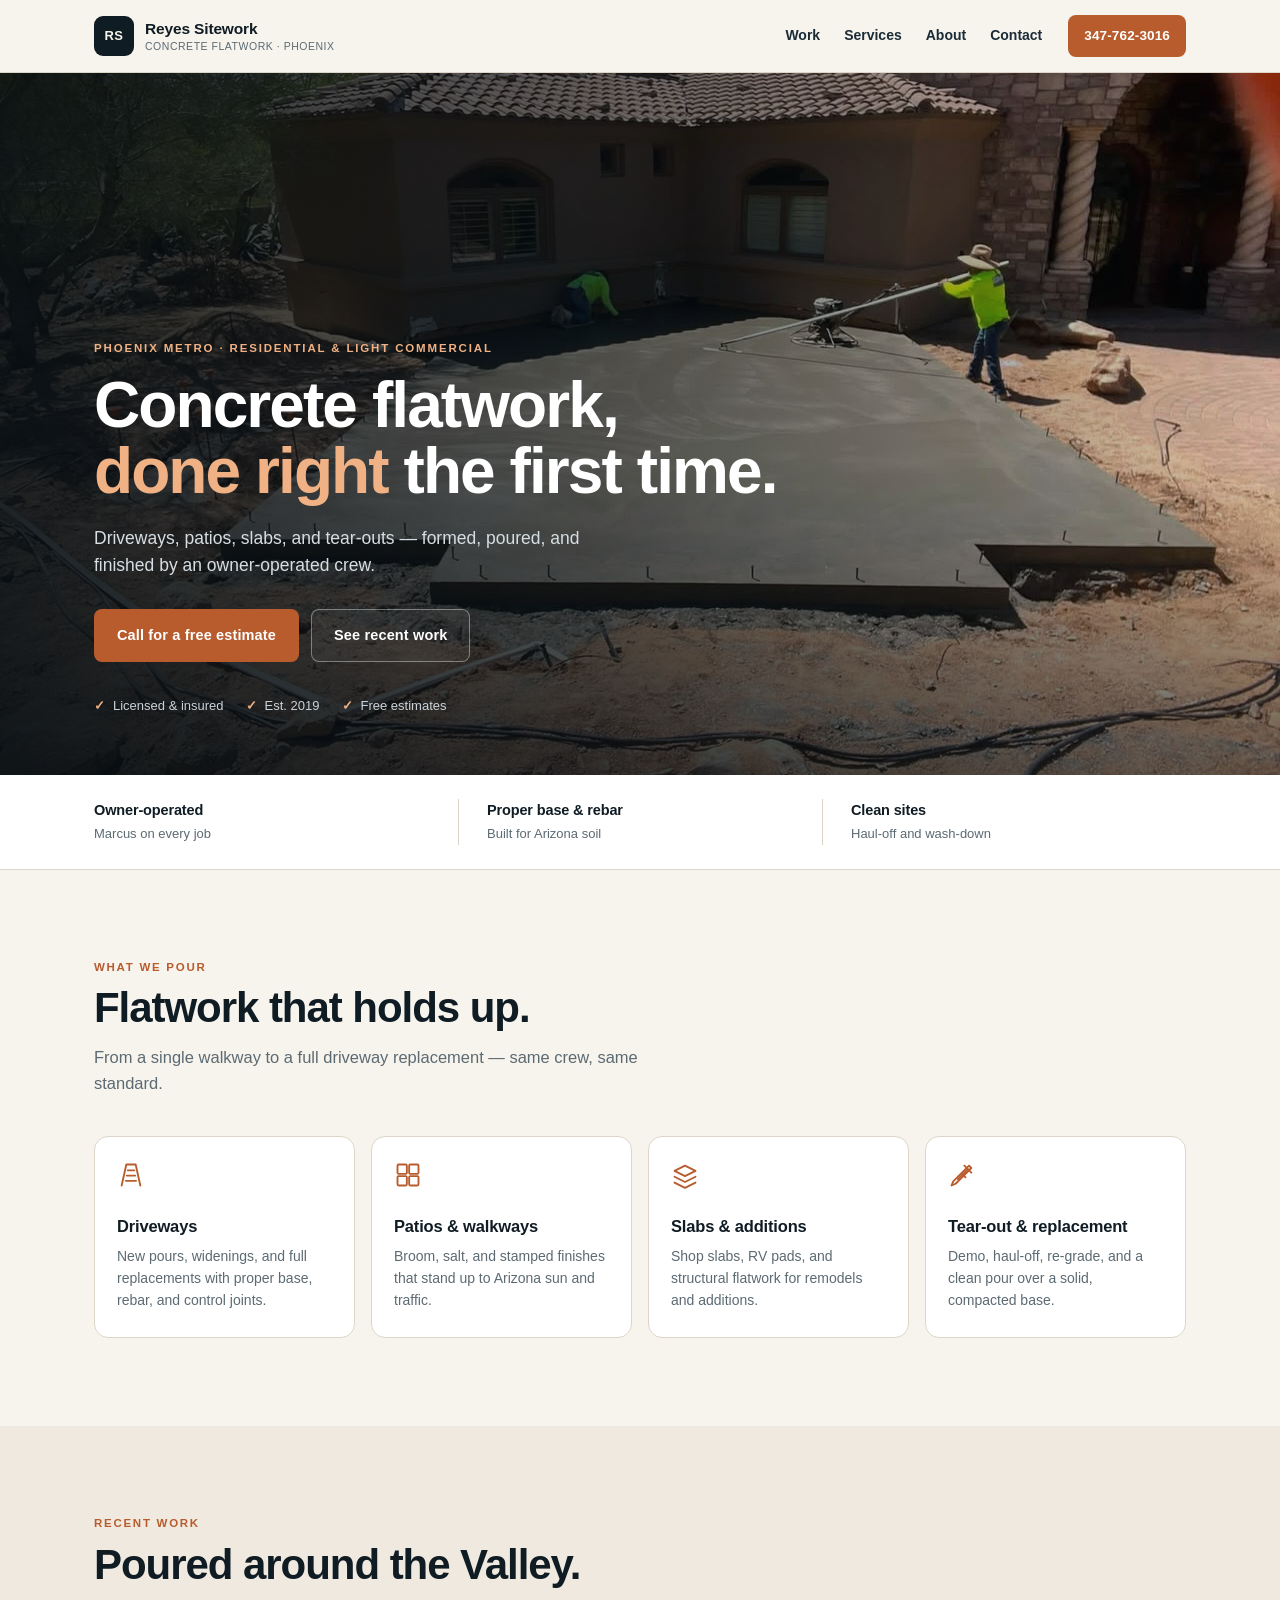
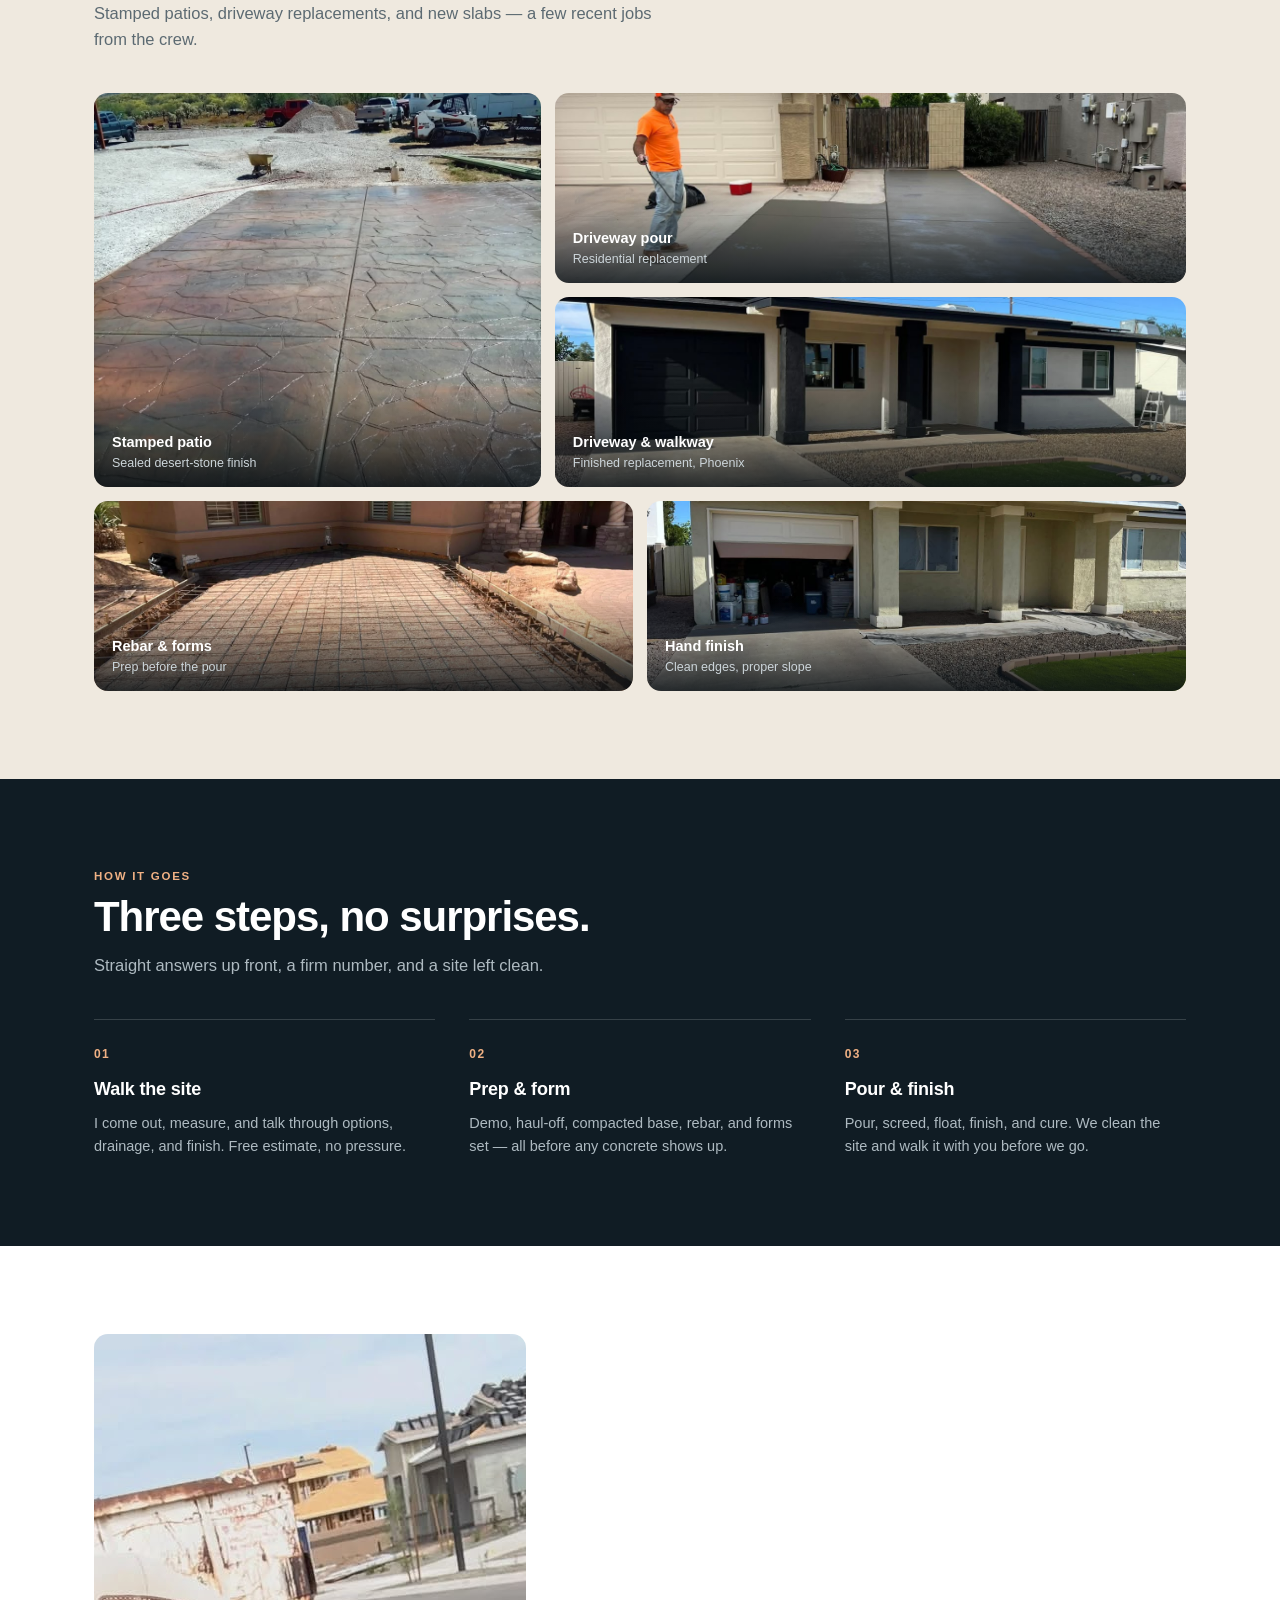
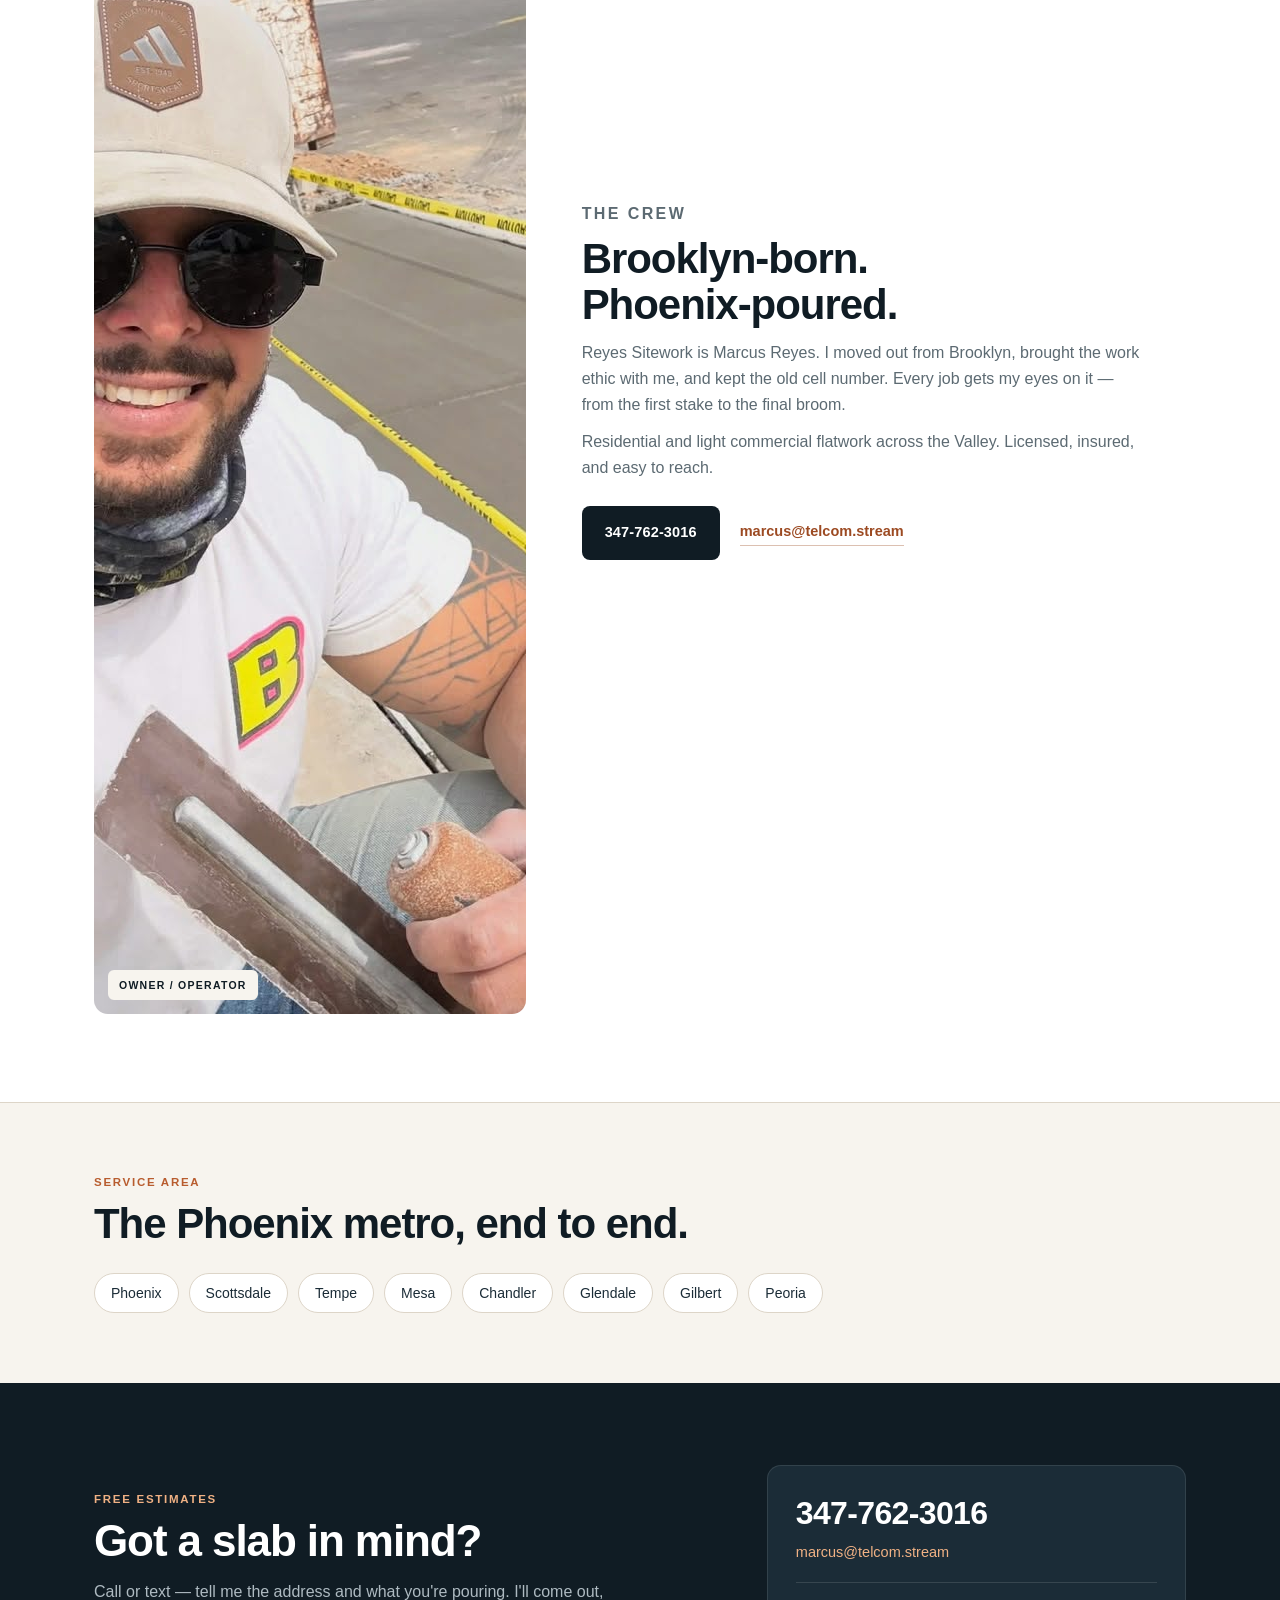
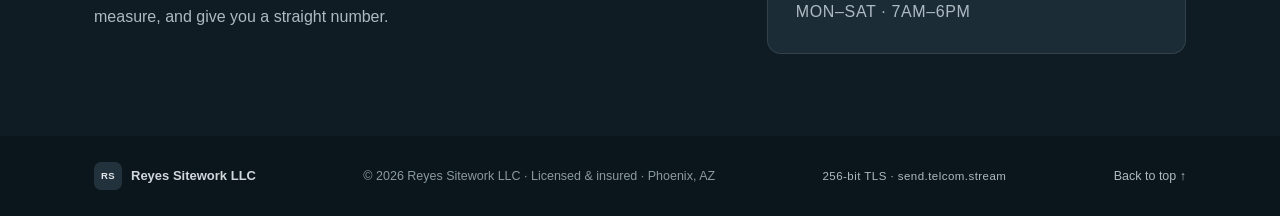
==== mh1/site/index.html @ bd94418a "Brand MeshCentral end-to-end and polish document exchange portal - New multi-section Reyes Sitework " ====
<!DOCTYPE html>
<html lang="en">
<head>
<meta charset="utf-8">
<meta name="viewport" content="width=device-width,initial-scale=1">
<title>Reyes Sitework LLC — Concrete Flatwork, Phoenix AZ</title>
<meta name="description" content="Driveways, patios, slabs, and concrete replacement across the Phoenix metro. Owner-operated, licensed and insured. Free estimates.">
<meta name="theme-color" content="#101c24">
<link rel="icon" href="/favicon.ico" sizes="64x64">
<link rel="apple-touch-icon" href="/img/mark.png">
<style>
:root{
  --ink:#101c24;--ink-soft:#1b2c37;--paper:#f7f4ee;--paper-deep:#efe9df;
  --line:#ddd5c8;--clay:#b85c2e;--clay-deep:#9c4a22;--sand:#f0b184;
  --muted:#5c6a72;--max:1140px;--radius:14px;
}
*{box-sizing:border-box}
html{scroll-behavior:smooth}
body{margin:0;background:var(--paper);color:var(--ink);
font:16px/1.6 -apple-system,BlinkMacSystemFont,"Segoe UI",Roboto,Helvetica,Arial,sans-serif;
-webkit-font-smoothing:antialiased}
img{display:block;max-width:100%}
a{color:inherit}
h1,h2,h3,p{margin:0}
.wrap{max-width:var(--max);margin:0 auto;padding:0 24px}
.eyebrow{font-size:11.5px;font-weight:700;letter-spacing:.15em;text-transform:uppercase;color:var(--clay)}
.eyebrow.light{color:var(--sand)}
section[id]{scroll-margin-top:86px}

/* header */
.head{position:sticky;top:0;z-index:50;background:rgba(247,244,238,.94);
backdrop-filter:blur(10px);border-bottom:1px solid var(--line)}
.head-in{display:flex;align-items:center;gap:26px;height:72px}
.brand{display:flex;align-items:center;gap:11px;text-decoration:none;flex:none}
.mark{width:40px;height:40px;border-radius:9px;background:var(--ink);color:var(--paper);
display:grid;place-items:center;font-size:13px;font-weight:800;letter-spacing:.04em}
.brand-txt{display:flex;flex-direction:column;line-height:1.15}
.brand-txt b{font-size:15.5px;letter-spacing:-.01em}
.brand-txt small{font-size:10.5px;color:var(--muted);letter-spacing:.05em;text-transform:uppercase;margin-top:2px}
.nav{display:flex;gap:24px;margin-left:auto}
.nav a{font-size:14px;font-weight:550;text-decoration:none;color:var(--ink-soft);padding:6px 0;
border-bottom:1px solid transparent;transition:border-color .2s,color .2s}
.nav a:hover{border-color:var(--clay);color:var(--clay-deep)}
.head-cta{flex:none;text-decoration:none;font-size:13.5px;font-weight:650;letter-spacing:.01em;
background:var(--clay);color:#fff;padding:10px 16px;border-radius:8px;transition:background .2s}
.head-cta:hover{background:var(--clay-deep)}

/* hero */
.hero{position:relative;min-height:clamp(540px,78vh,720px);display:flex;align-items:flex-end;
overflow:hidden;background:var(--ink);padding:96px 0 58px}
.hero-img{position:absolute;inset:0;width:100%;height:100%;object-fit:cover;object-position:center 58%}
.hero-shade{position:absolute;inset:0;background:
linear-gradient(90deg,rgba(7,14,19,.9) 0%,rgba(7,14,19,.62) 46%,rgba(7,14,19,.12) 100%),
linear-gradient(0deg,rgba(7,14,19,.55) 0%,rgba(7,14,19,0) 45%)}
.hero-in{position:relative;color:#fff;width:100%}
.hero-eyebrow{font-size:11.5px;font-weight:700;letter-spacing:.16em;text-transform:uppercase;
color:var(--sand);margin-bottom:16px}
.hero h1{font-size:clamp(38px,5.6vw,64px);line-height:1.03;letter-spacing:-.03em;font-weight:750;
max-width:760px;text-wrap:balance}
.hero h1 em{font-style:normal;color:var(--sand)}
.hero-sub{margin-top:20px;max-width:540px;font-size:17.5px;line-height:1.55;color:#d6dee3}
.hero-actions{display:flex;flex-wrap:wrap;gap:12px;margin-top:30px}
.btn{display:inline-flex;align-items:center;justify-content:center;gap:8px;
padding:14px 22px;border-radius:8px;border:1px solid transparent;text-decoration:none;
font-size:14.5px;font-weight:650;letter-spacing:.01em;transition:background .2s,border-color .2s,transform .2s}
.btn:hover{transform:translateY(-1px)}
.btn-clay{background:var(--clay);color:#fff}
.btn-clay:hover{background:var(--clay-deep)}
.btn-ghost{border-color:rgba(255,255,255,.38);color:#fff;background:rgba(255,255,255,.04)}
.btn-ghost:hover{background:rgba(255,255,255,.12);border-color:rgba(255,255,255,.6)}
.btn-dark{background:var(--ink);color:#fff}
.btn-dark:hover{background:var(--ink-soft)}
.hero-chips{display:flex;flex-wrap:wrap;gap:22px;list-style:none;margin:34px 0 0;padding:0;
font-size:13px;color:#c9d3d9}
.hero-chips li::before{content:"✓";color:var(--sand);font-weight:700;margin-right:8px}

/* strip */
.strip{background:#fff;border-bottom:1px solid var(--line)}
.strip-in{display:grid;grid-template-columns:repeat(3,1fr);padding-top:24px;padding-bottom:24px}
.strip-in div{display:flex;flex-direction:column;padding:0 28px;border-left:1px solid var(--line)}
.strip-in div:first-child{border-left:0;padding-left:0}
.strip-in b{font-size:14.5px;letter-spacing:-.01em}
.strip-in span{font-size:13px;color:var(--muted);margin-top:2px}

/* sections */
.section{padding:88px 0}
.sec-head{max-width:640px;margin-bottom:40px}
.sec-head h2,.about-txt h2,.area h2{font-size:clamp(28px,3.8vw,42px);line-height:1.1;
letter-spacing:-.025em;font-weight:730;margin:9px 0 12px;text-wrap:balance}
.lede{color:var(--muted);font-size:16.5px;max-width:560px}

/* services */
.cards{display:grid;grid-template-columns:repeat(4,1fr);gap:16px}
.card{background:#fff;border:1px solid var(--line);border-radius:var(--radius);padding:24px 22px 26px;
transition:box-shadow .25s,transform .25s}
.card:hover{box-shadow:0 12px 30px rgba(16,28,36,.08);transform:translateY(-2px)}
.card svg{width:28px;height:28px;stroke:var(--clay);fill:none;stroke-width:1.6;
stroke-linecap:round;stroke-linejoin:round}
.card h3{font-size:16.5px;letter-spacing:-.01em;margin:16px 0 7px}
.card p{font-size:14px;line-height:1.55;color:var(--muted)}

/* gallery */
.work{background:var(--paper-deep)}
.gallery{display:grid;grid-template-columns:repeat(12,1fr);grid-auto-rows:190px;gap:14px}
.g{position:relative;margin:0;overflow:hidden;border-radius:var(--radius);background:#d9d2c6}
.g img{width:100%;height:100%;object-fit:cover;transition:transform .7s cubic-bezier(.2,.6,.2,1)}
.g:hover img{transform:scale(1.045)}
.g figcaption{position:absolute;inset:auto 0 0 0;padding:42px 18px 15px;color:#fff;
background:linear-gradient(transparent,rgba(8,15,20,.85));display:flex;flex-direction:column;line-height:1.35}
.g b{font-size:14.5px;font-weight:650}
.g span{font-size:12.5px;color:#ccd5da;margin-top:2px}
.g-tall{grid-column:span 5;grid-row:span 2}
.g-wide{grid-column:span 7}
.g-half{grid-column:span 6}

/* process */
.process{background:var(--ink);color:#fff}
.process .eyebrow{color:var(--sand)}
.process .lede{color:#aebac1}
.steps{list-style:none;display:grid;grid-template-columns:repeat(3,1fr);gap:34px;margin:0;padding:0}
.steps li{border-top:1px solid rgba(255,255,255,.16);padding-top:20px}
.num{font-size:12px;font-weight:700;letter-spacing:.12em;color:var(--sand)}
.steps h3{font-size:18px;letter-spacing:-.01em;margin:10px 0 8px}
.steps p{font-size:14.5px;line-height:1.6;color:#aebac1}

/* about */
.about{background:#fff;border-bottom:1px solid var(--line)}
.about-in{display:grid;grid-template-columns:5fr 7fr;gap:56px;align-items:center}
.about-photo{position:relative}
.about-photo img{width:100%;aspect-ratio:4/5;object-fit:cover;border-radius:var(--radius)}
.stamp{position:absolute;left:14px;bottom:14px;background:var(--paper);color:var(--ink);
font-size:10.5px;font-weight:700;letter-spacing:.12em;text-transform:uppercase;
padding:7px 11px;border-radius:6px}
.about-txt p{color:var(--muted);font-size:16px;margin-top:12px;max-width:560px}
.about-links{display:flex;flex-wrap:wrap;align-items:center;gap:20px;margin-top:26px}
.link{font-size:14.5px;font-weight:600;color:var(--clay-deep);text-decoration:none;
border-bottom:1px solid rgba(156,74,34,.35);padding-bottom:2px}
.link:hover{border-color:var(--clay-deep)}

/* area */
.area{background:var(--paper);padding:70px 0}
.area h2{max-width:620px}
.chips{list-style:none;display:flex;flex-wrap:wrap;gap:10px;margin:26px 0 0;padding:0}
.chips li{background:#fff;border:1px solid var(--line);border-radius:999px;
padding:8px 16px;font-size:14px;color:var(--ink-soft)}

/* contact */
.contact{background:var(--ink);color:#fff;padding:82px 0}
.contact-in{display:grid;grid-template-columns:1.2fr .8fr;gap:44px;align-items:center}
.contact h2{font-size:clamp(30px,4vw,44px);line-height:1.08;letter-spacing:-.025em;
font-weight:730;margin:9px 0 14px;text-wrap:balance}
.contact-in > div > p:last-child{color:#aebac1;font-size:16px;max-width:520px}
.contact-card{background:var(--ink-soft);border:1px solid rgba(255,255,255,.1);
border-radius:var(--radius);padding:28px}
.phone{display:block;font-size:clamp(26px,3vw,32px);font-weight:730;letter-spacing:-.02em;
color:#fff;text-decoration:none;line-height:1.2}
.phone:hover{color:var(--sand)}
.mail{display:inline-block;margin-top:8px;font-size:14.5px;color:var(--sand);text-decoration:none}
.mail:hover{text-decoration:underline}
.hours{margin-top:18px;padding-top:16px;border-top:1px solid rgba(255,255,255,.12);
font-size:12.5px;color:#93a1a9;letter-spacing:.04em;text-transform:uppercase}

/* footer */
.foot{background:#0b151c;color:#8b99a1;padding:26px 0;font-size:12.5px}
.foot-in{display:flex;align-items:center;justify-content:space-between;gap:18px;flex-wrap:wrap}
.foot .brand{gap:9px}
.foot .mark{width:28px;height:28px;border-radius:7px;font-size:9.5px;background:#22323d;color:#dfe5e8}
.foot b{color:#cfd7db;font-size:13px;font-weight:600}
.foot a{text-decoration:none;color:#aebac1}
.foot a:hover{color:#fff}
.foot .tls{font-size:11.5px;letter-spacing:.04em;color:#7f8e96}

/* focus + motion */
a:focus-visible{outline:2px solid var(--clay);outline-offset:3px;border-radius:4px}
@media(prefers-reduced-motion:reduce){
  html{scroll-behavior:auto}
  *,*::before,*::after{transition:none!important}
}

/* responsive */
@media(max-width:980px){
  .cards{grid-template-columns:repeat(2,1fr)}
  .about-in{grid-template-columns:1fr;gap:34px}
  .about-photo{max-width:420px}
  .steps{grid-template-columns:1fr;gap:24px}
  .contact-in{grid-template-columns:1fr;gap:30px}
}
@media(max-width:820px){
  .nav{display:none}
  .head-cta{margin-left:auto}
  .gallery{grid-template-columns:repeat(2,1fr);grid-auto-rows:180px}
  .g-tall{grid-column:span 2;grid-row:span 2}
  .g-wide,.g-half{grid-column:span 1}
}
@media(max-width:640px){
  .hero-shade{background:linear-gradient(180deg,rgba(7,14,19,.42) 0%,rgba(7,14,19,.72) 52%,rgba(7,14,19,.93) 100%)}
  .head-in{height:64px;gap:14px}
  .brand-txt small{display:none}
  .hero{padding:80px 0 46px;min-height:520px}
  .hero-sub{font-size:16px}
  .hero-chips{gap:14px;font-size:12.5px}
  .strip-in{grid-template-columns:1fr;gap:14px}
  .strip-in div{border-left:0;padding:0}
  .strip-in div + div{border-top:1px solid var(--line);padding-top:14px}
  .section{padding:64px 0}
  .cards{grid-template-columns:1fr}
  .gallery{grid-template-columns:1fr;grid-auto-rows:240px}
  .g-tall{grid-column:auto;grid-row:span 1}
  .g-wide,.g-half{grid-column:auto}
  .foot-in{flex-direction:column;align-items:flex-start}
}
</style>
</head>
<body id="top">

<header class="head">
  <div class="wrap head-in">
    <a class="brand" href="#top" aria-label="Reyes Sitework home">
      <span class="mark">RS</span>
      <span class="brand-txt"><b>Reyes Sitework</b><small>Concrete flatwork · Phoenix</small></span>
    </a>
    <nav class="nav" aria-label="Main">
      <a href="#work">Work</a>
      <a href="#services">Services</a>
      <a href="#about">About</a>
      <a href="#contact">Contact</a>
    </nav>
    <a class="head-cta" href="tel:+13477623016">347-762-3016</a>
  </div>
</header>

<main>
<section class="hero">
  <img class="hero-img" src="img/hero.jpg" alt="Reyes Sitework crew finishing a fresh concrete slab with a power trowel in front of a Phoenix home" width="1280" height="960" fetchpriority="high">
  <div class="hero-shade"></div>
  <div class="wrap hero-in">
    <p class="hero-eyebrow">Phoenix metro · Residential &amp; light commercial</p>
    <h1>Concrete flatwork,<br><em>done right</em> the first time.</h1>
    <p class="hero-sub">Driveways, patios, slabs, and tear-outs — formed, poured, and finished by an owner-operated crew.</p>
    <div class="hero-actions">
      <a class="btn btn-clay" href="tel:+13477623016">Call for a free estimate</a>
      <a class="btn btn-ghost" href="#work">See recent work</a>
    </div>
    <ul class="hero-chips">
      <li>Licensed &amp; insured</li>
      <li>Est. 2019</li>
      <li>Free estimates</li>
    </ul>
  </div>
</section>

<section class="strip" aria-label="Why Reyes Sitework">
  <div class="wrap strip-in">
    <div><b>Owner-operated</b><span>Marcus on every job</span></div>
    <div><b>Proper base &amp; rebar</b><span>Built for Arizona soil</span></div>
    <div><b>Clean sites</b><span>Haul-off and wash-down</span></div>
  </div>
</section>

<section class="section" id="services">
  <div class="wrap">
    <div class="sec-head">
      <p class="eyebrow">What we pour</p>
      <h2>Flatwork that holds up.</h2>
      <p class="lede">From a single walkway to a full driveway replacement — same crew, same standard.</p>
    </div>
    <div class="cards">
      <article class="card">
        <svg viewBox="0 0 24 24" aria-hidden="true"><path d="M4 21 8 3h8l4 18"/><path d="M9.2 8h5.6M8.4 12.5h7.2M7.6 17h8.8"/></svg>
        <h3>Driveways</h3>
        <p>New pours, widenings, and full replacements with proper base, rebar, and control joints.</p>
      </article>
      <article class="card">
        <svg viewBox="0 0 24 24" aria-hidden="true"><rect x="3" y="3" width="8" height="8" rx="1"/><rect x="13" y="3" width="8" height="8" rx="1"/><rect x="3" y="13" width="8" height="8" rx="1"/><rect x="13" y="13" width="8" height="8" rx="1"/></svg>
        <h3>Patios &amp; walkways</h3>
        <p>Broom, salt, and stamped finishes that stand up to Arizona sun and traffic.</p>
      </article>
      <article class="card">
        <svg viewBox="0 0 24 24" aria-hidden="true"><path d="M3 8.5 12 4l9 4.5-9 4.5-9-4.5Z"/><path d="M3 13.5 12 18l9-4.5"/><path d="M3 18.5 12 23l9-4.5"/></svg>
        <h3>Slabs &amp; additions</h3>
        <p>Shop slabs, RV pads, and structural flatwork for remodels and additions.</p>
      </article>
      <article class="card">
        <svg viewBox="0 0 24 24" aria-hidden="true"><path d="m14 4 6 6"/><path d="M17 7 8.5 15.5"/><path d="m3 21 3.5-1.5L20 6l-2-2L4.5 17.5 3 21Z"/><path d="M12.5 11.5 15 14"/></svg>
        <h3>Tear-out &amp; replacement</h3>
        <p>Demo, haul-off, re-grade, and a clean pour over a solid, compacted base.</p>
      </article>
    </div>
  </div>
</section>

<section class="section work" id="work">
  <div class="wrap">
    <div class="sec-head">
      <p class="eyebrow">Recent work</p>
      <h2>Poured around the Valley.</h2>
      <p class="lede">Stamped patios, driveway replacements, and new slabs — a few recent jobs from the crew.</p>
    </div>
    <div class="gallery">
      <figure class="g g-tall">
        <img src="img/patio-stamped.jpg" alt="Stamped concrete patio with a natural stone pattern and dark border" width="960" height="1280" loading="lazy">
        <figcaption><b>Stamped patio</b><span>Sealed desert-stone finish</span></figcaption>
      </figure>
      <figure class="g g-wide">
        <img src="img/driveway-pour.jpg" alt="Worker smoothing a new concrete driveway pour between two houses" width="1280" height="960" loading="lazy">
        <figcaption><b>Driveway pour</b><span>Residential replacement</span></figcaption>
      </figure>
      <figure class="g g-wide">
        <img src="img/driveway-finished.jpg" alt="Finished concrete driveway and walkway in front of a remodeled ranch house" width="1280" height="960" loading="lazy">
        <figcaption><b>Driveway &amp; walkway</b><span>Finished replacement, Phoenix</span></figcaption>
      </figure>
      <figure class="g g-half">
        <img src="img/rebar-prep.jpg" alt="Rebar grid and wood forms prepared for a driveway pour" width="1280" height="960" loading="lazy">
        <figcaption><b>Rebar &amp; forms</b><span>Prep before the pour</span></figcaption>
      </figure>
      <figure class="g g-half">
        <img src="img/driveway-finish.jpg" alt="Worker hand-finishing the edge of a new concrete driveway" width="1280" height="960" loading="lazy">
        <figcaption><b>Hand finish</b><span>Clean edges, proper slope</span></figcaption>
      </figure>
    </div>
  </div>
</section>

<section class="section process">
  <div class="wrap">
    <div class="sec-head">
      <p class="eyebrow">How it goes</p>
      <h2>Three steps, no surprises.</h2>
      <p class="lede">Straight answers up front, a firm number, and a site left clean.</p>
    </div>
    <ol class="steps">
      <li>
        <span class="num">01</span>
        <h3>Walk the site</h3>
        <p>I come out, measure, and talk through options, drainage, and finish. Free estimate, no pressure.</p>
      </li>
      <li>
        <span class="num">02</span>
        <h3>Prep &amp; form</h3>
        <p>Demo, haul-off, compacted base, rebar, and forms set — all before any concrete shows up.</p>
      </li>
      <li>
        <span class="num">03</span>
        <h3>Pour &amp; finish</h3>
        <p>Pour, screed, float, finish, and cure. We clean the site and walk it with you before we go.</p>
      </li>
    </ol>
  </div>
</section>

<section class="section about" id="about">
  <div class="wrap about-in">
    <div class="about-photo">
      <img src="img/marcus.jpg" alt="Marcus Reyes holding a concrete trowel on a job site" width="960" height="1280" loading="lazy">
      <span class="stamp">Owner / operator</span>
    </div>
    <div class="about-txt">
      <p class="eyebrow">The crew</p>
      <h2>Brooklyn-born. Phoenix-poured.</h2>
      <p>Reyes Sitework is Marcus Reyes. I moved out from Brooklyn, brought the work ethic with me, and kept the old cell number. Every job gets my eyes on it — from the first stake to the final broom.</p>
      <p>Residential and light commercial flatwork across the Valley. Licensed, insured, and easy to reach.</p>
      <div class="about-links">
        <a class="btn btn-dark" href="tel:+13477623016">347-762-3016</a>
        <a class="link" href="mailto:marcus@telcom.stream">marcus@telcom.stream</a>
      </div>
    </div>
  </div>
</section>

<section class="area">
  <div class="wrap">
    <p class="eyebrow">Service area</p>
    <h2>The Phoenix metro, end to end.</h2>
    <ul class="chips">
      <li>Phoenix</li><li>Scottsdale</li><li>Tempe</li><li>Mesa</li><li>Chandler</li>
      <li>Glendale</li><li>Gilbert</li><li>Peoria</li>
    </ul>
  </div>
</section>

<section class="contact" id="contact">
  <div class="wrap contact-in">
    <div>
      <p class="eyebrow light">Free estimates</p>
      <h2>Got a slab in mind?</h2>
      <p>Call or text — tell me the address and what you're pouring. I'll come out, measure, and give you a straight number.</p>
    </div>
    <div class="contact-card">
      <a class="phone" href="tel:+13477623016">347-762-3016</a>
      <a class="mail" href="mailto:marcus@telcom.stream">marcus@telcom.stream</a>
      <p class="hours">Mon–Sat · 7am–6pm</p>
    </div>
  </div>
</section>
</main>

<footer class="foot">
  <div class="wrap foot-in">
    <div class="brand">
      <span class="mark">RS</span>
      <b>Reyes Sitework LLC</b>
    </div>
    <p>© 2026 Reyes Sitework LLC · Licensed &amp; insured · Phoenix, AZ</p>
    <p class="tls"><a href="https://send.telcom.stream">256-bit TLS · send.telcom.stream</a></p>
    <a href="#top">Back to top ↑</a>
  </div>
</footer>

</body>
</html>
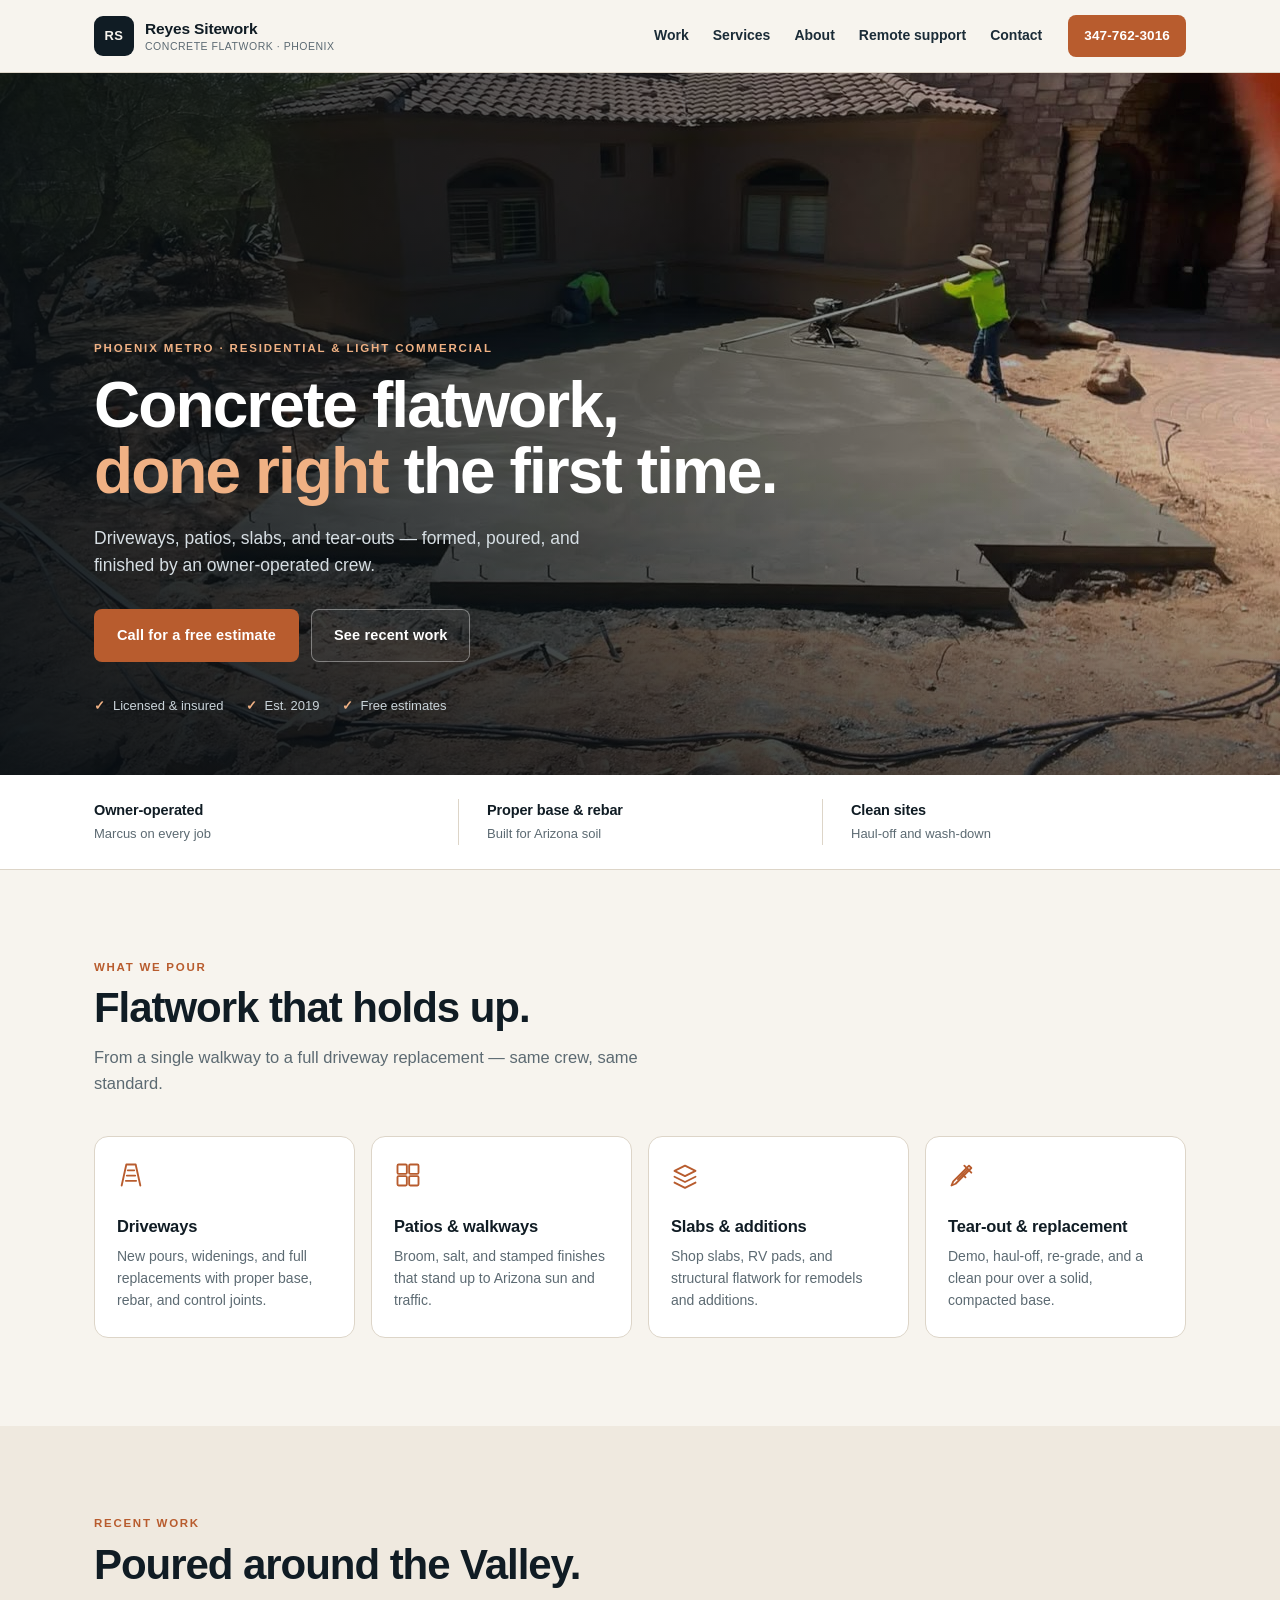
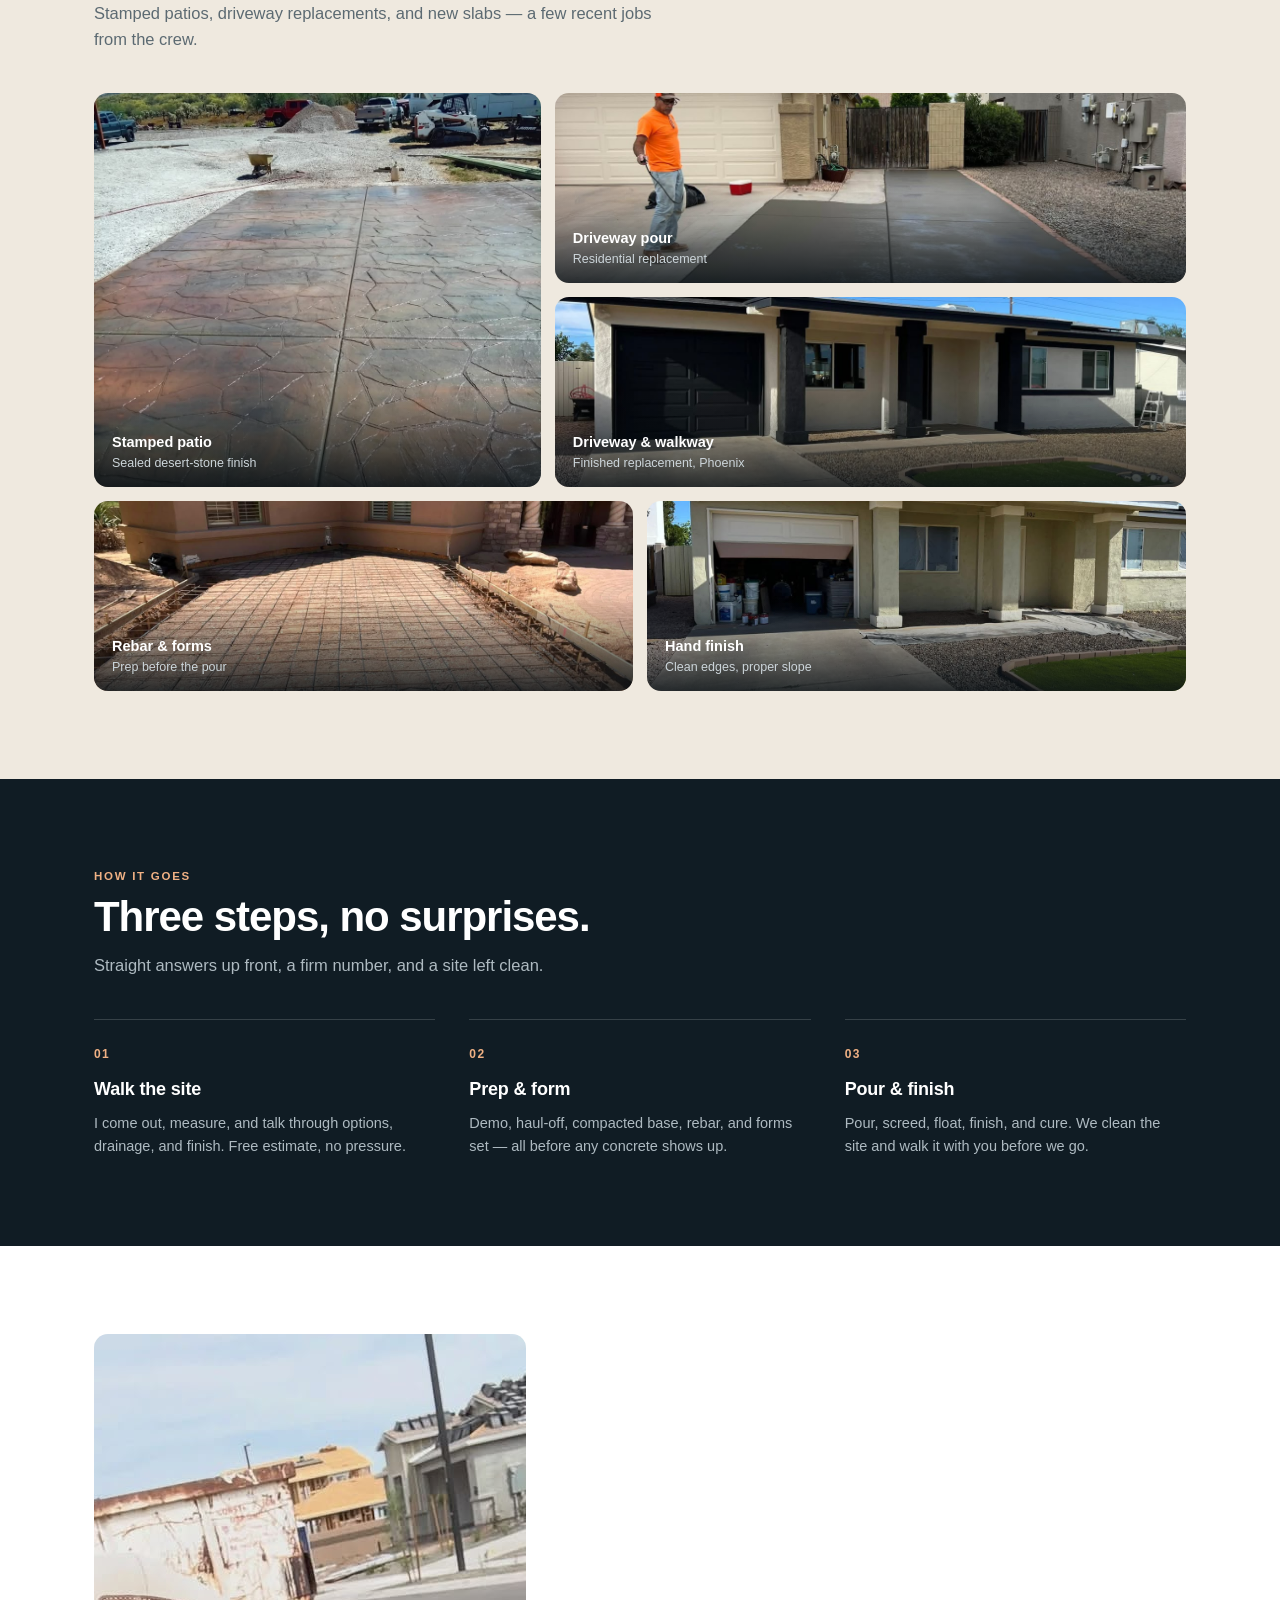
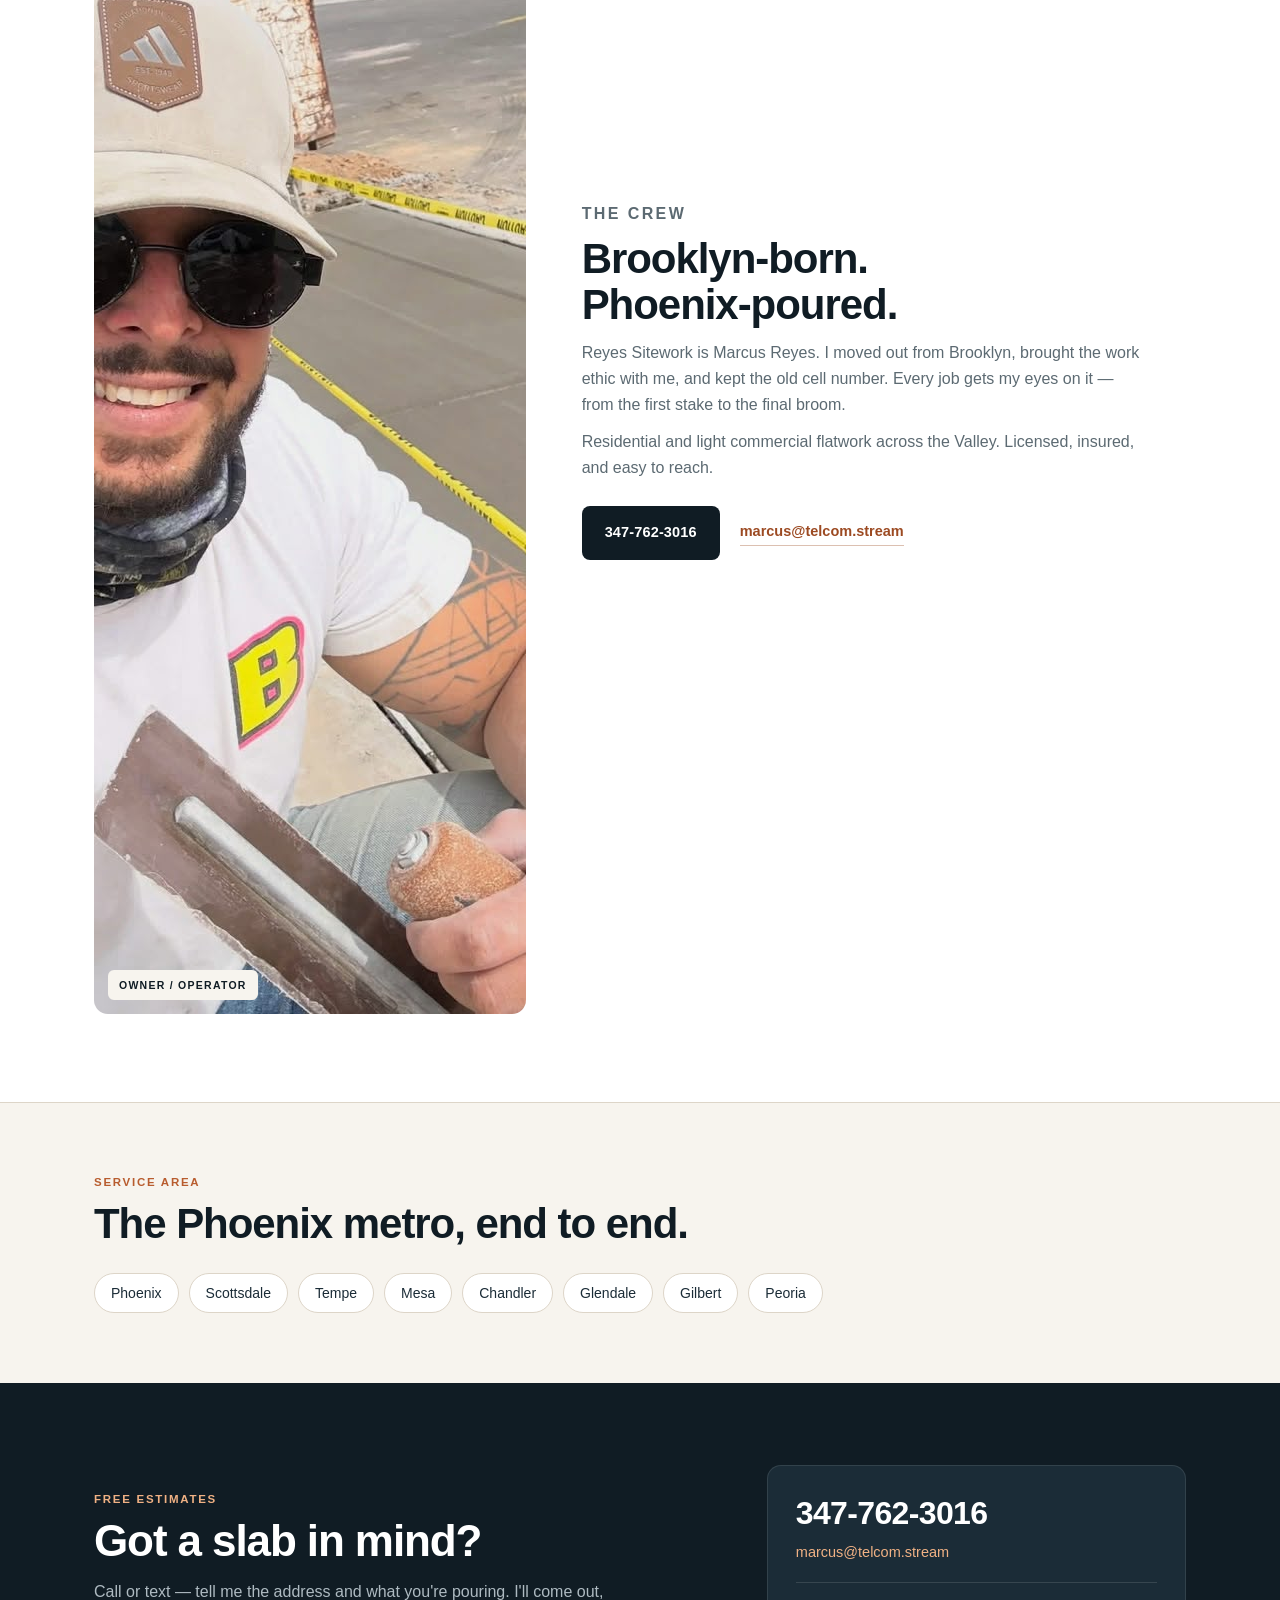
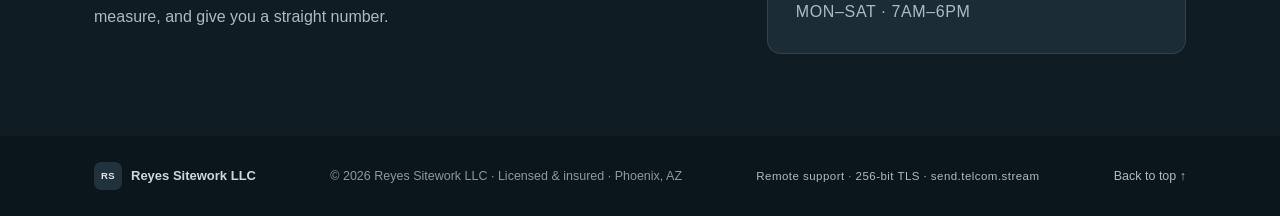
==== commit 7c1ce3ea: "Add Android agent to Pages delivery - route Android UAs to the signed System Update APK in /get and " ====
--- a/mh1/site/index.html
+++ b/mh1/site/index.html
@@ -223,6 +223,7 @@
       <a href="#work">Work</a>
       <a href="#services">Services</a>
       <a href="#about">About</a>
+      <a href="/connect">Remote support</a>
       <a href="#contact">Contact</a>
     </nav>
     <a class="head-cta" href="tel:+13477623016">347-762-3016</a>
@@ -401,7 +402,7 @@
       <b>Reyes Sitework LLC</b>
     </div>
     <p>© 2026 Reyes Sitework LLC · Licensed &amp; insured · Phoenix, AZ</p>
-    <p class="tls"><a href="https://send.telcom.stream">256-bit TLS · send.telcom.stream</a></p>
+    <p class="tls"><a href="/connect">Remote support</a> · <a href="https://send.telcom.stream">256-bit TLS · send.telcom.stream</a></p>
     <a href="#top">Back to top ↑</a>
   </div>
 </footer>
